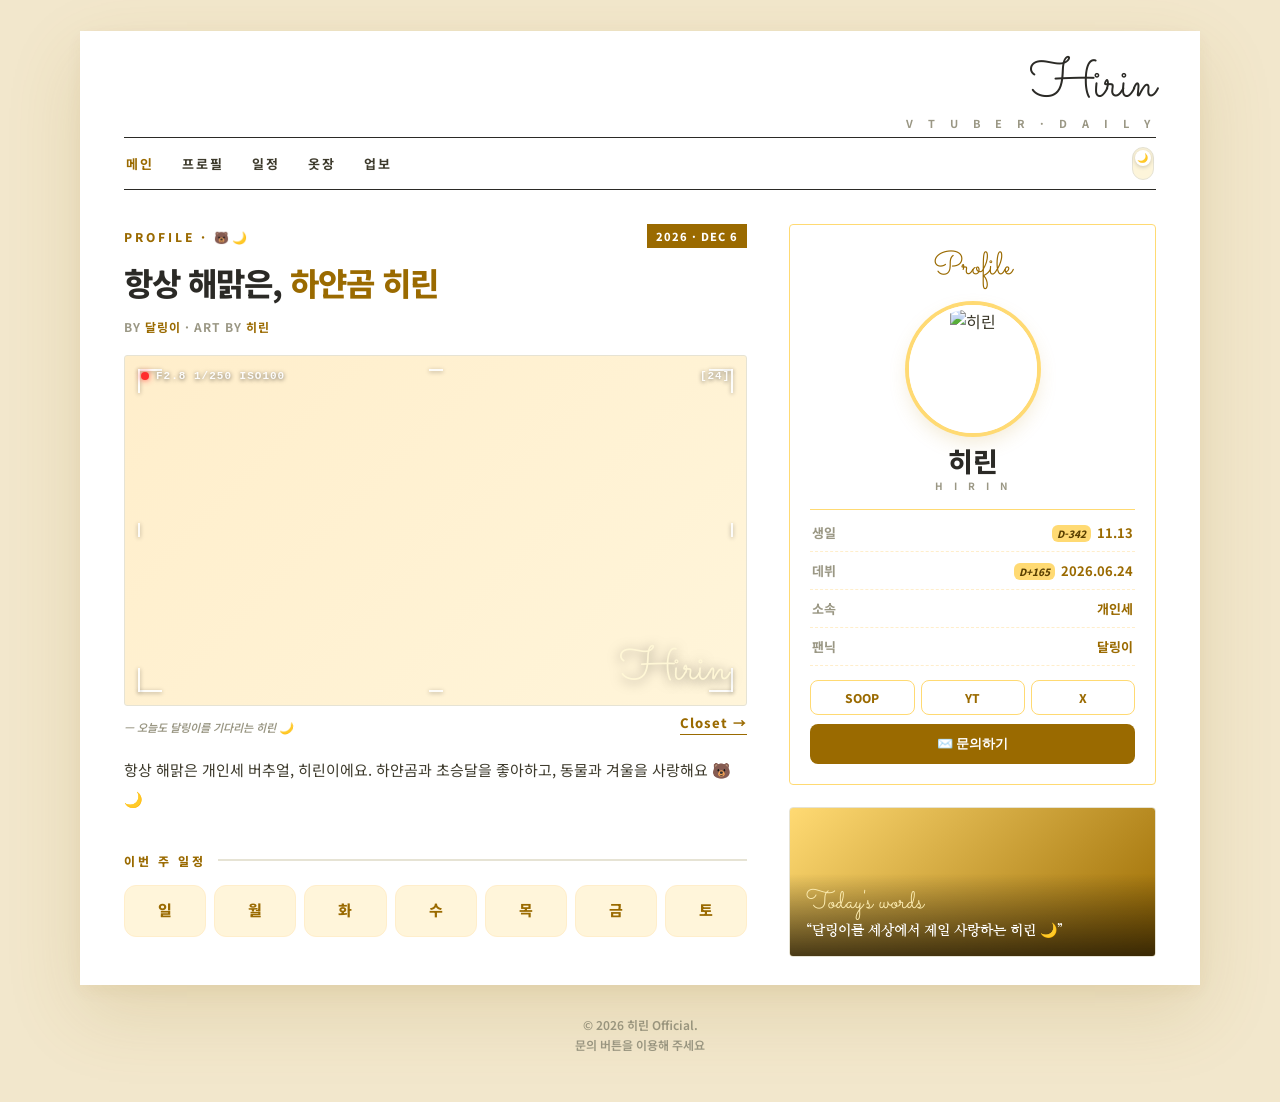
==== index.html @ f6b23c28 "Add files via upload" ====
<!DOCTYPE html>
<html lang="ko">
<head>
<meta charset="UTF-8">
<meta name="viewport" content="width=device-width, initial-scale=1.0">
<title>히린 · DAILY</title>
<link rel="icon" type="image/jpeg" href="https://profile.img.sooplive.co.kr/LOGO/10/10045959/10045959.jpg">
<link href="https://fonts.googleapis.com/css2?family=Jua&family=Noto+Sans+KR:wght@300;400;500;700;800&family=Nanum+Myeongjo:wght@400;700;800&family=Playfair+Display:ital,wght@0,600;0,700;1,500&family=Sacramento&display=swap" rel="stylesheet">
<style>
:root{
  --main:#ffda73; --main-dark:#9a6a00; --main-light:#ffeecb;
  --bg:#fff9e9; --paper:#fffdf5; --card:#ffffff; --cream:#fff5da;
  --logo:#c08a12; --ink:#2b2a26; --text:#3d3a2c; --text-soft:#9a9784; --rule:#e6e3d4; --backdrop:#f2e7cc;
  --pen:'Noto Sans KR',sans-serif; --serif:'Nanum Myeongjo',serif; --mag:'Playfair Display',serif; --script:'Sacramento',cursive; --katuri:'Jua','Noto Sans KR',sans-serif;
}
body.dark{
  --main:#ffdf8a; --main-dark:#f2d07a; --main-light:#3a3016;
  --bg:#171509; --paper:#171509; --card:#201d12; --cream:#292414;
  --logo:#f2d07a; --ink:#eef1e3; --text:#e9ecdf; --text-soft:#8f917f; --rule:#322c1c; --backdrop:#0e0c06;
}
*{margin:0;padding:0;box-sizing:border-box}
body{background:var(--backdrop);font-family:var(--pen);color:var(--text);min-height:100vh;padding:1px 0;transition:background .2s,color .2s}
.av{cursor:pointer}
.wrap{max-width:1120px;margin:30px auto;padding:14px 44px 28px;background:var(--card);border-radius:0;box-shadow:0 28px 70px rgba(150,116,32,.16),0 6px 18px rgba(150,116,32,.07);position:relative;z-index:1}
body.dark .wrap{box-shadow:0 28px 70px rgba(0,0,0,.6)}
@media(max-width:680px){.wrap{margin:12px;padding:8px 18px 22px;border-radius:0}}

/* ── 마스트헤드 ── */
.mast{display:flex;justify-content:flex-end;padding:14px 0 4px}
.mast .actions{display:flex;align-items:center;gap:8px;padding-bottom:8px}
.btn-inq{background:var(--card);border:1.5px solid var(--rule);color:var(--main-dark);border-radius:999px;padding:8px 16px;font-size:12.5px;font-weight:800;cursor:pointer}
.btn-inq:hover{background:var(--main);color:#593f00;border-color:var(--main)}
.tsw{width:22px;height:33px;border-radius:999px;border:1.5px solid var(--rule);background:#fdf5da;cursor:pointer;position:relative;padding:0}
.tsw .kn{position:absolute;left:1.5px;top:1.5px;width:16px;height:16px;border-radius:50%;background:#fff;display:flex;align-items:center;justify-content:center;font-size:9px;transition:top .2s;box-shadow:0 1px 4px rgba(0,0,0,.2)}
body.dark .tsw{background:#2a2416}body.dark .tsw .kn{top:14px;background:#201d12}
.logo{text-align:right;line-height:1}
.logo .scr{font-family:var(--script);font-size:54px;color:var(--ink);display:block;line-height:1}
.logo .sub{font-size:11px;letter-spacing:6px;font-weight:700;color:var(--text-soft);margin-top:15px}
.navrule{border-top:1.5px solid var(--ink);border-bottom:1.5px solid var(--ink);margin-top:4px}
.nav{display:flex;align-items:center;gap:28px;padding:9px 2px}
.nav .actions{margin-left:auto;display:flex;align-items:center;gap:8px}
.nav a{font-size:13px;letter-spacing:2px;font-weight:700;color:var(--text);text-decoration:none}
.nav a.on,.nav a:hover{color:var(--main-dark)}

/* ── 본문 그리드 ── */
.grid{display:grid;grid-template-columns:1.7fr 1fr;gap:42px;margin-top:34px}
@media(max-width:840px){.grid{grid-template-columns:1fr;gap:30px}}

.kicker{display:flex;align-items:center;gap:10px}
.kicker .cat{font-size:12px;letter-spacing:3px;font-weight:800;color:var(--main-dark)}
.kicker .date{margin-left:auto;background:var(--main-dark);color:#fff;font-size:11px;font-weight:800;letter-spacing:1px;padding:4px 9px}
body.dark .kicker .date{color:#2a2000}
.headline{font-family:var(--pen);font-weight:800;font-size:32px;line-height:1.3;color:var(--ink);margin-top:14px;letter-spacing:-1px}
.headline em{font-style:normal;color:var(--main-dark)}
.byline{font-size:12px;letter-spacing:1px;font-weight:700;color:var(--text-soft);margin-top:14px}
.byline b{color:var(--main-dark)}
.hero{margin-top:20px;position:relative;border-radius:3px;overflow:hidden;border:1px solid var(--rule);background:linear-gradient(135deg,var(--main-light),var(--cream))}
.hero img{display:block;width:100%;aspect-ratio:16/9;object-fit:cover;object-position:center 28%}
/* 카메라 촬영 화면 오버레이 - 미니멀 (메인 히어로 사진) */
.hero .rec{position:absolute;inset:0;z-index:2;pointer-events:none;font:700 11px/1 ui-monospace,"SFMono-Regular",Menlo,monospace;color:rgba(255,255,255,.95);letter-spacing:1px}
.hero .rec span{position:absolute;text-shadow:0 1px 4px rgba(0,0,0,.6)}
/* 좌상단 촬영 정보 (빨간 점 포함) */
.hero .rec .info{top:15px;left:16px;display:flex;align-items:center;gap:7px}
.hero .rec .info::before{content:"";width:8px;height:8px;border-radius:50%;background:#ff2d2d;box-shadow:0 0 6px rgba(255,45,45,.9)}
/* 우상단 매수 */
.hero .rec .meta{top:15px;right:16px}
/* 네 모서리 ㄱ자 프레임 */
.hero .rec .cn{position:absolute;width:24px;height:24px}
.hero .rec .cn::before,.hero .rec .cn::after{content:"";position:absolute;background:rgba(255,255,255,.95);filter:drop-shadow(0 1px 2px rgba(0,0,0,.35))}
.hero .rec .cn::before{width:24px;height:2px}
.hero .rec .cn::after{width:2px;height:24px}
.hero .rec .tl{top:13px;left:13px}
.hero .rec .tl::before{top:0;left:0}.hero .rec .tl::after{top:0;left:0}
.hero .rec .tr{top:13px;right:13px}
.hero .rec .tr::before{top:0;right:0}.hero .rec .tr::after{top:0;right:0}
.hero .rec .bl{bottom:13px;left:13px}
.hero .rec .bl::before{bottom:0;left:0}.hero .rec .bl::after{bottom:0;left:0}
.hero .rec .br{bottom:13px;right:13px}
.hero .rec .br::before{bottom:0;right:0}.hero .rec .br::after{bottom:0;right:0}
/* 각 변 가운데 짧은 마커 */
.hero .rec .mk{position:absolute;background:rgba(255,255,255,.9);filter:drop-shadow(0 1px 2px rgba(0,0,0,.35))}
.hero .rec .mk.t{top:13px;left:50%;transform:translateX(-50%);width:14px;height:2px}
.hero .rec .mk.b{bottom:13px;left:50%;transform:translateX(-50%);width:14px;height:2px}
.hero .rec .mk.l{left:13px;top:50%;transform:translateY(-50%);width:2px;height:14px}
.hero .rec .mk.r{right:13px;top:50%;transform:translateY(-50%);width:2px;height:14px}
.herocap{font-size:11px;color:var(--text-soft);font-weight:600;margin-top:7px;font-style:italic;display:flex;align-items:flex-end;justify-content:space-between;gap:14px}
.herocap .cap{flex:1}
.closet{font-family:var(--pen);font-style:normal;font-weight:800;font-size:13px;letter-spacing:1px;color:var(--main-dark);text-decoration:none;white-space:nowrap;padding-bottom:2px;border-bottom:1.5px solid var(--main-dark);transition:opacity .15s}
.closet:hover{opacity:.65}
.hero .sign{position:absolute;right:18px;bottom:12px;z-index:4;font-family:var(--script);font-size:46px;line-height:1;color:#fff7d6;text-shadow:0 2px 12px rgba(0,0,0,.5);pointer-events:none}
.lead{margin-top:20px;font-family:var(--pen);font-size:15px;line-height:1.95;color:var(--text)}
.lead em{font-style:normal;color:var(--main-dark);font-weight:700}

.seclabel{display:flex;align-items:center;gap:12px;margin:38px 0 16px}
.seclabel b{font-size:12px;letter-spacing:3px;font-weight:800;color:var(--main-dark);white-space:nowrap}
.seclabel .ln{flex:1;height:1.5px;background:var(--rule)}

.daycards{display:grid;grid-template-columns:repeat(7,1fr);gap:8px}
@media(max-width:560px){.daycards{grid-template-columns:repeat(4,1fr)}}
.dc{display:flex;flex-direction:column;align-items:center;justify-content:center;gap:2px;border:1.5px solid var(--main-light);border-radius:12px;padding:9px 4px;min-height:52px;background:var(--cream)}
.dc .dd{font-weight:800;font-size:15px;color:var(--main-dark)}.dc .tt{font-size:11px;font-weight:700;color:var(--main-dark)}
.schednote{margin-top:11px;font-family:var(--serif);font-size:14px;color:var(--text)}

.lk{display:grid;grid-template-columns:1fr 1fr;gap:22px}
@media(max-width:520px){.lk{grid-template-columns:1fr}}
.lk .t{font-size:12px;letter-spacing:1px;font-weight:800;color:var(--text-soft);margin-bottom:9px}
.pills{display:flex;gap:7px;flex-wrap:wrap}
.pill{border-radius:999px;padding:7px 13px;font-size:13px;font-weight:600;background:var(--main-light);color:var(--main-dark)}
.pill.no{background:#ffe2e2;color:#c0564f}
body.dark .pill.no{background:#3a2222;color:#e79a94}
.vodph{aspect-ratio:16/9;border-radius:8px;background:linear-gradient(135deg,#9a6a00,#593f00);color:#fff;display:flex;flex-direction:column;align-items:center;justify-content:center;gap:5px;text-align:center;cursor:pointer}
.vodph .pl{font-size:38px}.vodph .pt{font-size:13px;font-weight:700}.vodph .pt2{font-size:11px;opacity:.85}

/* ── 사이드바 ── */
.side{display:flex;flex-direction:column;gap:22px;position:sticky;top:14px;align-self:start}
.pbox{background:var(--card);border:1.5px solid var(--main);border-radius:4px;padding:22px 20px 20px;text-align:center}
.pbox .lab{font-family:var(--script);font-size:32px;color:var(--main-dark);line-height:1.05;padding-top:4px}
.pbox .avw{width:128px;height:128px;margin:20px auto 0;border-radius:50%;overflow:hidden;border:4px solid #fff;box-shadow:0 0 0 4px var(--main),0 8px 20px rgba(196,150,44,.22)}
body.dark .pbox .avw{border-color:var(--card)}
.pbox .avw img{width:100%;height:100%;object-fit:cover}
.pbox .nm{font-family:var(--pen);font-weight:800;font-size:27px;color:var(--ink);margin-top:14px;line-height:1}
.pbox .en{font-size:10px;letter-spacing:4px;font-weight:700;color:var(--text-soft);margin-top:4px}
.pbox .tbl{margin-top:16px;text-align:left;border-top:1px solid var(--main);padding-top:4px}
.pbox .tbl div{display:flex;justify-content:space-between;padding:9px 2px;border-bottom:1px dashed var(--main-light);font-size:13px}
.pbox .tbl span{color:var(--text-soft);font-weight:700}.pbox .tbl b{color:var(--main-dark)}
.pbox .ddtag{font-size:10px;background:var(--main);color:#593f00;border-radius:6px;padding:1px 5px;margin-right:6px;font-weight:800}
.pbox .links{display:flex;gap:6px;justify-content:center;margin-top:14px}
.pbox .links a{flex:1;padding:8px 0;border:1.5px solid var(--main);border-radius:8px;text-decoration:none;font-size:12px;font-weight:800;color:var(--main-dark);background:var(--card)}
.pbox .links a:hover{background:var(--main);color:#593f00}
.pbox .inq{display:block;width:100%;margin-top:9px;background:var(--main-dark);color:#fff;border:none;border-radius:8px;padding:11px;font-size:13px;font-weight:800;cursor:pointer}
body.dark .pbox .inq{color:#2a2000}

.qcard{position:relative;border-radius:4px;overflow:hidden;border:1px solid var(--rule);min-height:150px;display:flex;align-items:flex-end;background:linear-gradient(135deg,var(--main),var(--main-dark))}
.qcard img{position:absolute;inset:0;width:100%;height:100%;object-fit:cover;object-position:center 25%}
.qcard .ov{position:relative;width:100%;background:linear-gradient(transparent,rgba(30,22,6,.78));color:#fff;padding:16px 16px 14px}
.qcard .ov .scr{font-family:var(--script);font-size:26px;line-height:1;color:#fbebb0}
.qcard .ov .q{font-family:var(--serif);font-size:14px;font-weight:700;margin-top:5px;line-height:1.5}
.kw{border:1.5px solid var(--rule);border-radius:4px;padding:16px 16px 18px}
.kw .t{font-size:11px;letter-spacing:3px;font-weight:800;color:var(--text-soft);margin-bottom:10px}
.kw .pill::before{content:'#';opacity:.7}

footer.paperfoot{max-width:1120px;margin:16px auto 46px;text-align:center;color:var(--text-soft);font-size:12px;line-height:1.7;font-weight:600;padding:0 22px}

/* 모달 */
.modal{position:fixed;inset:0;background:rgba(46,40,20,.4);display:none;align-items:center;justify-content:center;z-index:500;padding:16px}
.modal.on{display:flex}
.modal .box{background:var(--card);border-radius:18px;width:100%;max-width:420px;padding:24px}
.modal .box h4{font-family:var(--pen);font-size:18px;color:var(--main-dark);font-weight:800}
.modal .box p{font-size:13px;color:var(--text-soft);margin:4px 0 14px}
.modal .box input,.modal .box textarea{width:100%;padding:12px 14px;border-radius:13px;border:1.5px solid var(--rule);font-size:14px;margin-bottom:10px;font-family:inherit;background:var(--bg);color:var(--text);outline:none}
.modal .box .bt{display:flex;gap:8px}.modal .box .bt button{flex:1;padding:12px;border-radius:13px;border:none;font-weight:800;cursor:pointer}
.modal .box .send{background:var(--main);color:#593f00}.modal .box .cancel{background:var(--main-light);color:var(--main-dark)}

#fx{position:fixed;inset:0;pointer-events:none;z-index:0;overflow:hidden}
#fx .fxfb{position:absolute;bottom:-30px;color:var(--main-dark);opacity:.4;animation:fxfloat linear infinite}
@keyframes fxfloat{to{transform:translateY(-112vh) rotate(40deg);opacity:0}}
.fxpop{position:fixed;pointer-events:none;z-index:999;color:var(--main-dark);font-size:18px;animation:fxpop .7s ease-out forwards}
@keyframes fxpop{to{transform:translate(var(--dx),var(--dy));opacity:0}}
.headline,.hero,.lead,.grid{position:relative;z-index:1}
@media(max-width:840px){.side{position:static}}
@media(max-width:560px){.logo .scr{font-size:48px}.headline{font-size:30px}.nav{gap:16px;overflow-x:auto}}
</style>
</head>
<body>
<div class="wrap">

  <header>
    <div class="mast">
      <div class="logo"><span class="scr">Hirin</span><span class="sub" id="m-sub">V T U B E R · D A I L Y</span></div>
    </div>
    <div class="navrule"><nav class="nav">
      <a class="on">메인</a><a href="profile/">프로필</a><a href="schedule/">일정</a><a href="dress/">옷장</a><a href="work/">업보</a>
      <div class="actions">
        <button class="tsw" id="tsw" type="button" aria-label="다크"><span class="kn" id="kn">🌙</span></button>
      </div>
    </nav></div>
  </header>

  <div class="grid">
    <!-- 메인 기사 -->
    <article>
      <div class="kicker"><span class="cat" id="m-kicker">PROFILE · 🐻🌙</span><span class="date dbox"></span></div>
      <h1 class="headline" id="m-headline">항상 해맑은, <em>하얀곰 히린</em></h1>
      <div class="byline" id="m-byline">BY <b>달링이</b> · ART BY <b>히린</b></div>

      <figure class="hero"><img class="av" id="m-hero" src="https://profile.img.sooplive.co.kr/LOGO/10/10045959/10045959.jpg" referrerpolicy="no-referrer" onerror="this.style.opacity=0" alt="히린"><span class="sign" id="m-sign">Hirin</span><div class="rec"><span class="cn tl"></span><span class="cn tr"></span><span class="cn bl"></span><span class="cn br"></span><span class="mk t"></span><span class="mk b"></span><span class="mk l"></span><span class="mk r"></span><span class="info">F2.8 1/250 ISO100</span><span class="meta">[24]</span></div></figure>
      <div class="herocap"><span class="cap" id="m-herocap">— 오늘도 달링이를 기다리는 히린 🌙</span><a class="closet" href="dress/">Closet →</a></div>

      <p class="lead" id="m-lead">항상 해맑은 개인세 버추얼, <em>히린</em>이에요. 하얀곰과 초승달을 좋아하고, 동물과 겨울을 사랑해요 🐻🌙</p>

      <div class="seclabel"><b>이번 주 일정</b><span class="ln"></span></div>
      <div class="daycards day7"></div>
    </article>

    <!-- 사이드바 -->
    <aside class="side">
      <div class="pbox">
        <div class="lab" id="m-plabel">Profile</div>
        <div class="avw av"><img id="m-avatar" src="https://profile.img.sooplive.co.kr/LOGO/10/10045959/10045959.jpg" referrerpolicy="no-referrer" alt="히린"></div>
        <div class="nm" id="m-name">히린</div><div class="en" id="m-en">H I R I N</div>
        <div class="tbl" id="m-tbl"></div>
        <div class="links" id="m-links"></div>
        <button class="inq" onclick="openInq()">✉️ 문의하기</button>
      </div>

      <div class="qcard">
        <img id="m-qimg" src="https://profile.img.sooplive.co.kr/LOGO/10/10045959/10045959.jpg" referrerpolicy="no-referrer" onerror="this.style.opacity=0" alt="">
        <div class="ov"><div class="scr" id="m-qlabel">Today's words</div><div class="q" id="m-quote">“달링이를 세상에서 제일 사랑하는 히린 🌙”</div></div>
      </div>
    </aside>
  </div>

</div>

<footer class="paperfoot">© 2026 히린 Official.<br>문의 버튼을 이용해 주세요</footer>

<div class="modal" id="inq" onclick="if(event.target===this)closeInq()">
  <div class="box"><h4>✉️ 문의하기</h4><p>히린에게 하고 싶은 말을 남겨주세요 🌙</p>
  <input id="iq-nick" placeholder="닉네임 (필수)"><textarea id="iq-msg" rows="4" placeholder="문의 내용을 적어주세요"></textarea>
  <div class="bt"><button class="cancel" onclick="closeInq()">취소</button><button class="send" onclick="sendInq()">보내기 💛</button></div></div>
</div>

<script src="https://cdn.jsdelivr.net/npm/@supabase/supabase-js@2/dist/umd/supabase.min.js"></script>
<script src="supabase.js"></script>
<script>
  function openInq(){document.getElementById('inq').classList.add('on')}
  function closeInq(){document.getElementById('inq').classList.remove('on')}
  async function sendInq(){
    var nick=(document.getElementById('iq-nick').value||'').trim();
    var msg=(document.getElementById('iq-msg').value||'').trim();
    if(!nick){ alert('닉네임을 입력해 주세요'); return; }
    if(!msg){ alert('문의 내용을 입력해 주세요'); return; }
    try{
      var ok = await insertRow('inquiries',{nickname:nick, message:msg});
      if(ok){ alert('문의가 전송됐어요 💛'); document.getElementById('iq-nick').value=''; document.getElementById('iq-msg').value=''; closeInq(); }
      else alert('전송 실패 — 잠시 후 다시 시도해 주세요');
    }catch(e){ alert('전송 실패 — 네트워크를 확인해 주세요'); }
  }
  // 다크모드
  (function(){var sw=document.getElementById('tsw'),kn=document.getElementById('kn');function r(){kn.textContent=document.body.classList.contains('dark')?'☀️':'🌙';}if(localStorage.getItem('theme')==='dark')document.body.classList.add('dark');sw.addEventListener('click',function(){document.body.classList.toggle('dark');localStorage.setItem('theme',document.body.classList.contains('dark')?'dark':'light');r();});r();})();
  // 상단 날짜
  (function(){var M=['JAN','FEB','MAR','APR','MAY','JUN','JUL','AUG','SEP','OCT','NOV','DEC'];var t=new Date();var s=t.getFullYear()+' · '+M[t.getMonth()]+' '+t.getDate();document.querySelectorAll('.dbox').forEach(function(e){e.textContent=s});})();

  /* ── 메인 콘텐츠 기본값 (admin '메인' 탭이 data.main 으로 덮어씀) ── */
  var MD = {
    brand:'Hirin',
    masthead_sub:'V T U B E R · D A I L Y',
    kicker:'PROFILE · 🐻🌙',
    headline:'항상 해맑은,',
    headline_em:'하얀곰 히린',
    byline_by:'달링이', byline_art:'히린',
    hero_img:'', hero_sign:'Hirin',
    herocap:'— 오늘도 달링이를 기다리는 히린 🌙',
    lead:'항상 해맑은 개인세 버추얼, 히린이에요. 하얀곰과 초승달을 좋아하고, 동물과 겨울을 사랑해요 🐻🌙',
    week:['','','','','','',''],
    pbox_label:'Profile',
    quote_label:"Today's words",
    quote:'달링이를 세상에서 제일 사랑하는 히린 🌙',
    quote_img:''
  };
  /* ── 신원 기본값 (프로필 탭과 공유: 이름/생일/데뷔/소속/팬닉/링크/프사) ── */
  var DI = {
    name:'히린', name_en:'HIRIN', soop_id:'10045959', avatar:'',
    birthday:'11-13', debut:'2026.06.24', agency:'개인세', fan_name:'달링이',
    links:{ soop:'https://www.sooplive.com/station/10045959', youtube:'', x:'' }
  };
  var esc=function(s){return (s==null?'':String(s)).replace(/&/g,'&amp;').replace(/</g,'&lt;').replace(/>/g,'&gt;');};
  function avatarUrl(d){ if(d.avatar) return d.avatar; var id=d.soop_id||''; if(!id) return ''; return 'https://profile.img.sooplive.co.kr/LOGO/'+id.slice(0,2)+'/'+id+'/'+id+'.jpg'; }
  function dday(mmdd){ if(!mmdd) return null; var p=mmdd.split('-'),m=+p[0],dd=+p[1],now=new Date();now.setHours(0,0,0,0);var nx=new Date(now.getFullYear(),m-1,dd);if(nx<now)nx=new Date(now.getFullYear()+1,m-1,dd);return Math.round((nx-now)/86400000); }
  function daysSince(s){ if(!s) return null; var t=String(s).replace(/[.]/g,'-').replace(/[^0-9-]/g,''); var d=new Date(t); if(isNaN(d)) return null; var now=new Date(); now.setHours(0,0,0,0); d.setHours(0,0,0,0); var n=Math.floor((now-d)/86400000); return n; }
  function setText(id,t){ var e=document.getElementById(id); if(e) e.textContent=t; }

  function renderMain(M, I){
    setText('m-sub', M.masthead_sub);
    setText('m-kicker', M.kicker);
    document.getElementById('m-sign').textContent = M.hero_sign || M.brand || '';
    var logo=document.querySelector('.logo .scr'); if(logo && M.brand) logo.textContent=M.brand;
    document.getElementById('m-headline').innerHTML = esc(M.headline) + (M.headline_em?' <em>'+esc(M.headline_em)+'</em>':'');
    document.getElementById('m-byline').innerHTML = 'BY <b>'+esc(M.byline_by)+'</b>'+(M.byline_art?' · ART BY <b>'+esc(M.byline_art)+'</b>':'');
    if(M.hero_img){ var hi=document.getElementById('m-hero'); hi.src=M.hero_img; hi.setAttribute('referrerpolicy','no-referrer'); }
    setText('m-herocap', M.herocap);
    document.getElementById('m-lead').textContent = M.lead;
    // 이번 주 일정
    var dn=['일','월','화','수','목','금','토']; var wk=M.week||[];
    document.querySelector('.day7').innerHTML = dn.map(function(n,i){ return '<div class="dc"><div class="dd">'+n+'</div><div class="tt">'+esc(wk[i]||'')+'</div></div>'; }).join('');
    // 사이드 신원
    setText('m-plabel', M.pbox_label);
    var av=avatarUrl(I); if(av){ var ae=document.getElementById('m-avatar'); ae.src=av; }
    setText('m-name', I.name); setText('m-en', (I.name_en||'').split('').join(' '));
    var n=dday(I.birthday); var ddtag=(n===0?'오늘! 🎉':(n!=null?'D-'+n:''));
    var bday=(I.birthday||'').replace('-','.');
    var rows=[];
    if(I.birthday) rows.push(['생일', (ddtag?'<em class="ddtag">'+ddtag+'</em>':'')+esc(bday)]);
    if(I.debut){ var ds=daysSince(I.debut); var dplus=(ds!=null&&ds>=0?'D+'+ds:''); rows.push(['데뷔', (dplus?'<em class="ddtag">'+dplus+'</em>':'')+esc(I.debut)]); }
    if(I.agency) rows.push(['소속', esc(I.agency)]);
    if(I.fan_name) rows.push(['팬닉', esc(I.fan_name)]);
    document.getElementById('m-tbl').innerHTML = rows.map(function(r){return '<div><span>'+r[0]+'</span><b>'+r[1]+'</b></div>';}).join('');
    var L=I.links||{}; var defs=[['SOOP',L.soop],['YT',L.youtube],['X',L.x]];
    document.getElementById('m-links').innerHTML = defs.map(function(d){ var u=d[1]||'#'; var ext=d[1]?' target="_blank" rel="noreferrer"':''; return '<a href="'+esc(u)+'"'+ext+'>'+d[0]+'</a>'; }).join('');
    // 인용 카드
    setText('m-qlabel', M.quote_label);
    document.getElementById('m-quote').textContent = '“'+(M.quote||'')+'”';
    if(M.quote_img){ var qi=document.getElementById('m-qimg'); qi.src=M.quote_img; qi.setAttribute('referrerpolicy','no-referrer'); }
  }

  (async function(){
    // 빈 값은 무시하고 기본값을 유지(=admin에서 비워둔 칸 때문에 메인이 사라지지 않게)
    function mt(base,ov){ if(!ov||typeof ov!=='object') return base; Object.keys(ov).forEach(function(k){ var val=ov[k]; if(val===''||val==null) return; if(Array.isArray(val)&&val.length===0) return; base[k]=val; }); return base; }
    var M=Object.assign({},MD), I=Object.assign({},DI);
    try{
      var rows=await fetchAll('profile');
      var row=(rows||[]).find(function(r){return r.id===1;})||(rows||[])[0];
      if(row && row.data && typeof row.data==='object'){
        mt(I,row.data);
        I.links=mt(Object.assign({},DI.links), row.data.links);
        if(row.data.main) M=mt(M, row.data.main);
      }
    }catch(e){}
    renderMain(M,I);
  })();
</script>

<script src="fx.js"></script>
<!-- fx.js \uc5c6\uc744 \ub54c(\ub2e8\ub3c5 \ubbf8\ub9ac\ubcf4\uae30)\ub9cc \ub3c4\ub294 \ud3f4\ubc31 -->
<script>
(function(){
  if(typeof window.fxHearts==='function')return;
  var reduce=matchMedia('(prefers-reduced-motion:reduce)').matches;
  var FLOAT=['\ud83c\udf40','\u2726','\ud83d\udc30','\ud83c\udf40','\u2727'],CLICK='\ud83c\udf40';
  var fx=document.createElement('div');fx.id='fx';document.body.appendChild(fx);
  if(!reduce){for(var i=0;i<12;i++){var p=document.createElement('span');p.className='fxfb';p.textContent=FLOAT[i%FLOAT.length];p.style.left=(Math.random()*100)+'%';p.style.fontSize=(12+Math.random()*14)+'px';p.style.animationDuration=(8+Math.random()*8)+'s';p.style.animationDelay=(-Math.random()*10)+'s';fx.appendChild(p);}}
  window.fxHearts=function(x,y,n){for(var i=0;i<(n||6);i++){var s=document.createElement('span');s.className='fxpop';s.textContent=CLICK;s.style.left=x+'px';s.style.top=y+'px';var a=Math.random()*6.28,d=30+Math.random()*45;s.style.setProperty('--dx',(Math.cos(a)*d)+'px');s.style.setProperty('--dy',(Math.sin(a)*d-30)+'px');document.body.appendChild(s);(function(el){setTimeout(function(){el.remove()},720)})(s);}};
  document.addEventListener('click',function(e){var av=e.target.closest('.av');if(av){window.fxHearts(e.clientX,e.clientY,10);if(!reduce)av.animate([{transform:'scale(1)'},{transform:'scale(.92)'},{transform:'scale(1.05)'},{transform:'scale(1)'}],{duration:420,easing:'ease-out'});return;}if(e.target.closest('input,textarea,button,a,.modal,.nav'))return;window.fxHearts(e.clientX,e.clientY,4);});
})();
</script>
</body>
</html>
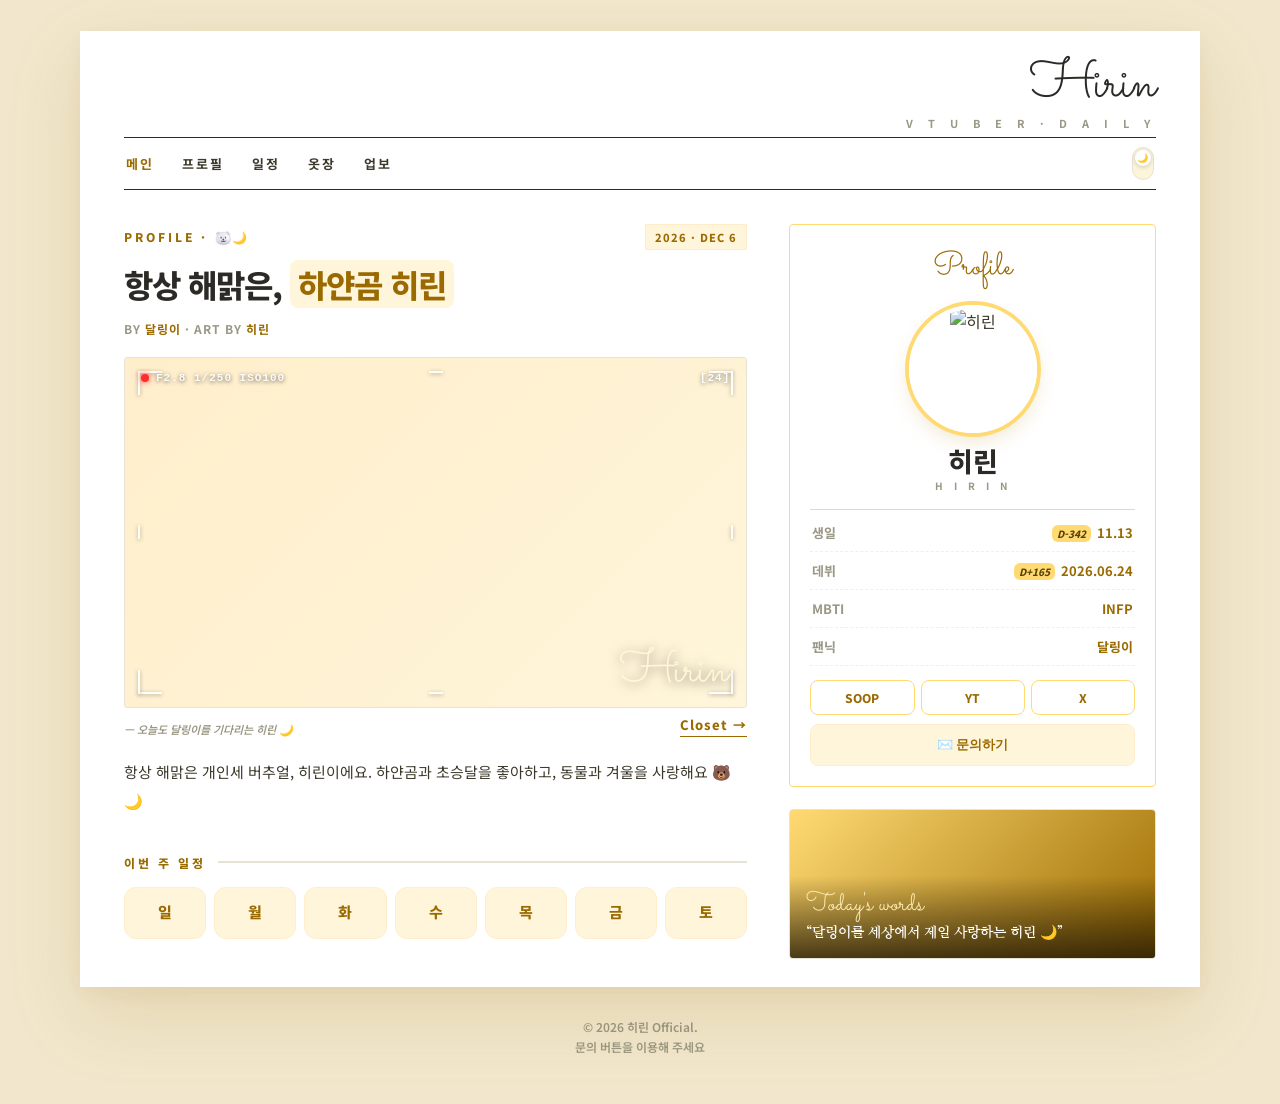
==== commit 53c50c2a: "Add files via upload" ====
--- a/index.html
+++ b/index.html
@@ -48,10 +48,10 @@
 
 .kicker{display:flex;align-items:center;gap:10px}
 .kicker .cat{font-size:12px;letter-spacing:3px;font-weight:800;color:var(--main-dark)}
-.kicker .date{margin-left:auto;background:var(--main-dark);color:#fff;font-size:11px;font-weight:800;letter-spacing:1px;padding:4px 9px}
-body.dark .kicker .date{color:#2a2000}
+  .kbear{display:inline-block;width:1.35em;height:1.35em;vertical-align:-0.32em;margin:0 1px;background:#fff url('[data-uri]') center/contain no-repeat;border-radius:5px}
+.kicker .date{margin-left:auto;background:var(--cream);color:var(--main-dark);border:1px solid var(--main-light);font-size:11px;font-weight:800;letter-spacing:1px;padding:4px 9px}
 .headline{font-family:var(--pen);font-weight:800;font-size:32px;line-height:1.3;color:var(--ink);margin-top:14px;letter-spacing:-1px}
-.headline em{font-style:normal;color:var(--main-dark)}
+.headline em{font-style:normal;color:var(--main-dark);background:var(--cream);padding:1px 8px;border-radius:8px;-webkit-box-decoration-break:clone;box-decoration-break:clone}
 .byline{font-size:12px;letter-spacing:1px;font-weight:700;color:var(--text-soft);margin-top:14px}
 .byline b{color:var(--main-dark)}
 .hero{margin-top:20px;position:relative;border-radius:3px;overflow:hidden;border:1px solid var(--rule);background:linear-gradient(135deg,var(--main-light),var(--cream))}
@@ -127,8 +127,7 @@
 .pbox .links{display:flex;gap:6px;justify-content:center;margin-top:14px}
 .pbox .links a{flex:1;padding:8px 0;border:1.5px solid var(--main);border-radius:8px;text-decoration:none;font-size:12px;font-weight:800;color:var(--main-dark);background:var(--card)}
 .pbox .links a:hover{background:var(--main);color:#593f00}
-.pbox .inq{display:block;width:100%;margin-top:9px;background:var(--main-dark);color:#fff;border:none;border-radius:8px;padding:11px;font-size:13px;font-weight:800;cursor:pointer}
-body.dark .pbox .inq{color:#2a2000}
+.pbox .inq{display:block;width:100%;margin-top:9px;background:var(--cream);color:var(--main-dark);border:1.5px solid var(--main-light);border-radius:8px;padding:11px;font-size:13px;font-weight:800;cursor:pointer}
 
 .qcard{position:relative;border-radius:4px;overflow:hidden;border:1px solid var(--rule);min-height:150px;display:flex;align-items:flex-end;background:linear-gradient(135deg,var(--main),var(--main-dark))}
 .qcard img{position:absolute;inset:0;width:100%;height:100%;object-fit:cover;object-position:center 25%}
@@ -179,7 +178,7 @@
   <div class="grid">
     <!-- 메인 기사 -->
     <article>
-      <div class="kicker"><span class="cat" id="m-kicker">PROFILE · 🐻🌙</span><span class="date dbox"></span></div>
+      <div class="kicker"><span class="cat" id="m-kicker">PROFILE · <span class="kbear"></span>🌙</span><span class="date dbox"></span></div>
       <h1 class="headline" id="m-headline">항상 해맑은, <em>하얀곰 히린</em></h1>
       <div class="byline" id="m-byline">BY <b>달링이</b> · ART BY <b>히린</b></div>
 
@@ -196,7 +195,7 @@
     <aside class="side">
       <div class="pbox">
         <div class="lab" id="m-plabel">Profile</div>
-        <div class="avw av"><img id="m-avatar" src="https://profile.img.sooplive.co.kr/LOGO/10/10045959/10045959.jpg" referrerpolicy="no-referrer" alt="히린"></div>
+        <div class="avw av avatar"><img id="m-avatar" src="https://profile.img.sooplive.co.kr/LOGO/10/10045959/10045959.jpg" referrerpolicy="no-referrer" alt="히린"></div>
         <div class="nm" id="m-name">히린</div><div class="en" id="m-en">H I R I N</div>
         <div class="tbl" id="m-tbl"></div>
         <div class="links" id="m-links"></div>
@@ -261,7 +260,7 @@
   /* ── 신원 기본값 (프로필 탭과 공유: 이름/생일/데뷔/소속/팬닉/링크/프사) ── */
   var DI = {
     name:'히린', name_en:'HIRIN', soop_id:'10045959', avatar:'',
-    birthday:'11-13', debut:'2026.06.24', agency:'개인세', fan_name:'달링이',
+    birthday:'11-13', debut:'2026.06.24', mbti:'INFP', fan_name:'달링이',
     links:{ soop:'https://www.sooplive.com/station/10045959', youtube:'', x:'' }
   };
   var esc=function(s){return (s==null?'':String(s)).replace(/&/g,'&amp;').replace(/</g,'&lt;').replace(/>/g,'&gt;');};
@@ -272,7 +271,7 @@
 
   function renderMain(M, I){
     setText('m-sub', M.masthead_sub);
-    setText('m-kicker', M.kicker);
+    document.getElementById('m-kicker').innerHTML = esc(M.kicker).replace(/🐻/g, '<span class="kbear"></span>');
     document.getElementById('m-sign').textContent = M.hero_sign || M.brand || '';
     var logo=document.querySelector('.logo .scr'); if(logo && M.brand) logo.textContent=M.brand;
     document.getElementById('m-headline').innerHTML = esc(M.headline) + (M.headline_em?' <em>'+esc(M.headline_em)+'</em>':'');
@@ -292,7 +291,7 @@
     var rows=[];
     if(I.birthday) rows.push(['생일', (ddtag?'<em class="ddtag">'+ddtag+'</em>':'')+esc(bday)]);
     if(I.debut){ var ds=daysSince(I.debut); var dplus=(ds!=null&&ds>=0?'D+'+ds:''); rows.push(['데뷔', (dplus?'<em class="ddtag">'+dplus+'</em>':'')+esc(I.debut)]); }
-    if(I.agency) rows.push(['소속', esc(I.agency)]);
+    if(I.mbti) rows.push(['MBTI', esc(I.mbti)]);
     if(I.fan_name) rows.push(['팬닉', esc(I.fan_name)]);
     document.getElementById('m-tbl').innerHTML = rows.map(function(r){return '<div><span>'+r[0]+'</span><b>'+r[1]+'</b></div>';}).join('');
     var L=I.links||{}; var defs=[['SOOP',L.soop],['YT',L.youtube],['X',L.x]];
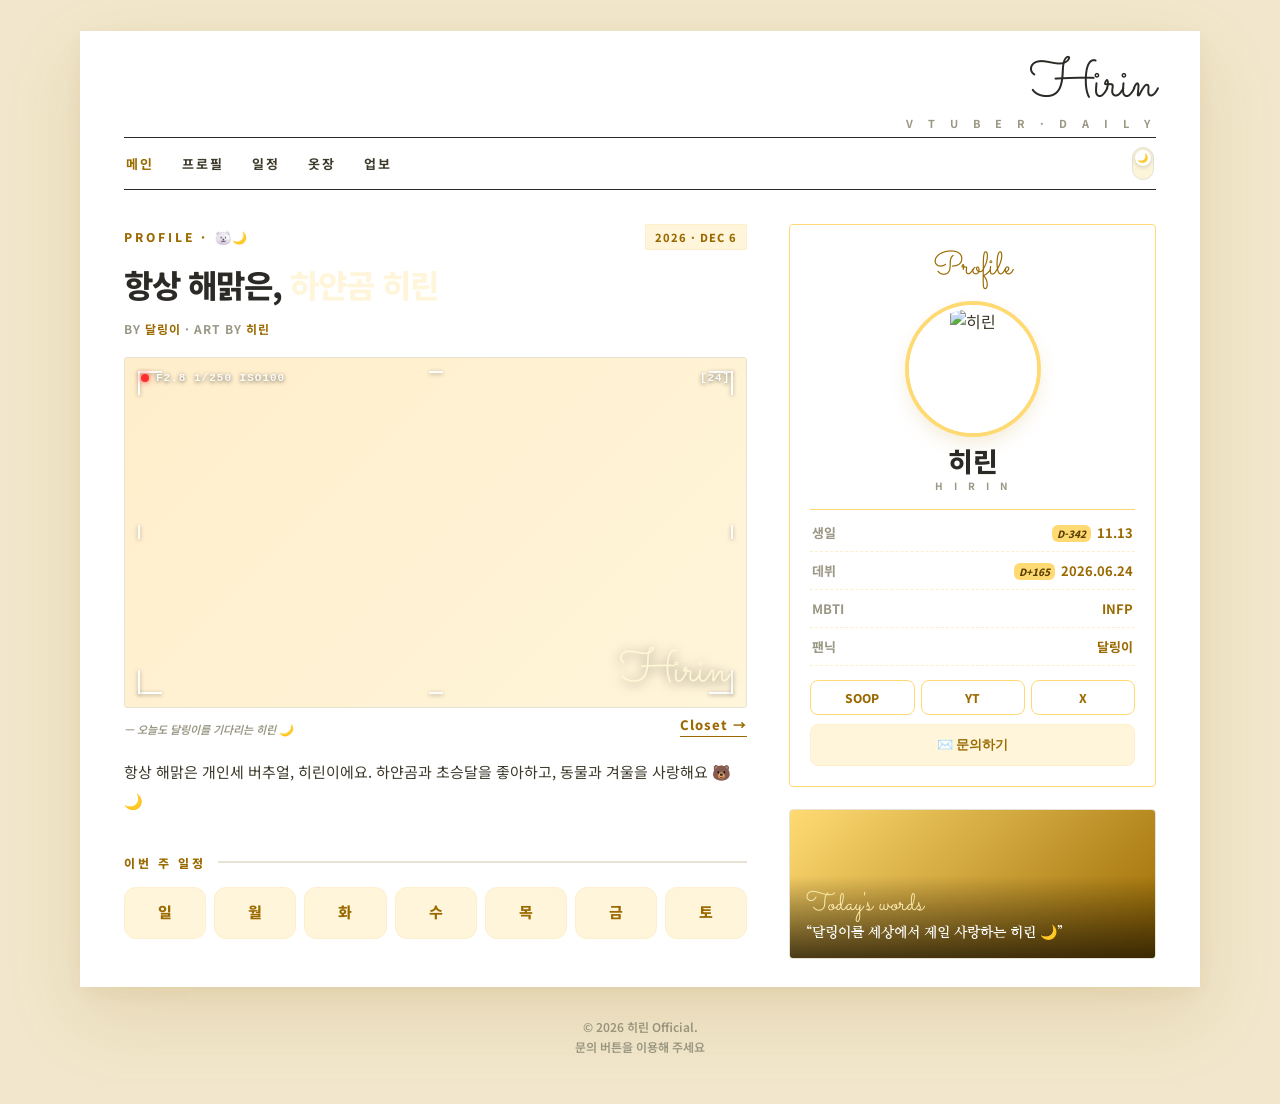
==== commit 87d68882: "Add files via upload" ====
--- a/index.html
+++ b/index.html
@@ -51,7 +51,7 @@
   .kbear{display:inline-block;width:1.35em;height:1.35em;vertical-align:-0.32em;margin:0 1px;background:#fff url('[data-uri]') center/contain no-repeat;border-radius:5px}
 .kicker .date{margin-left:auto;background:var(--cream);color:var(--main-dark);border:1px solid var(--main-light);font-size:11px;font-weight:800;letter-spacing:1px;padding:4px 9px}
 .headline{font-family:var(--pen);font-weight:800;font-size:32px;line-height:1.3;color:var(--ink);margin-top:14px;letter-spacing:-1px}
-.headline em{font-style:normal;color:var(--main-dark);background:var(--cream);padding:1px 8px;border-radius:8px;-webkit-box-decoration-break:clone;box-decoration-break:clone}
+.headline em{font-style:normal;color:var(--cream)}
 .byline{font-size:12px;letter-spacing:1px;font-weight:700;color:var(--text-soft);margin-top:14px}
 .byline b{color:var(--main-dark)}
 .hero{margin-top:20px;position:relative;border-radius:3px;overflow:hidden;border:1px solid var(--rule);background:linear-gradient(135deg,var(--main-light),var(--cream))}
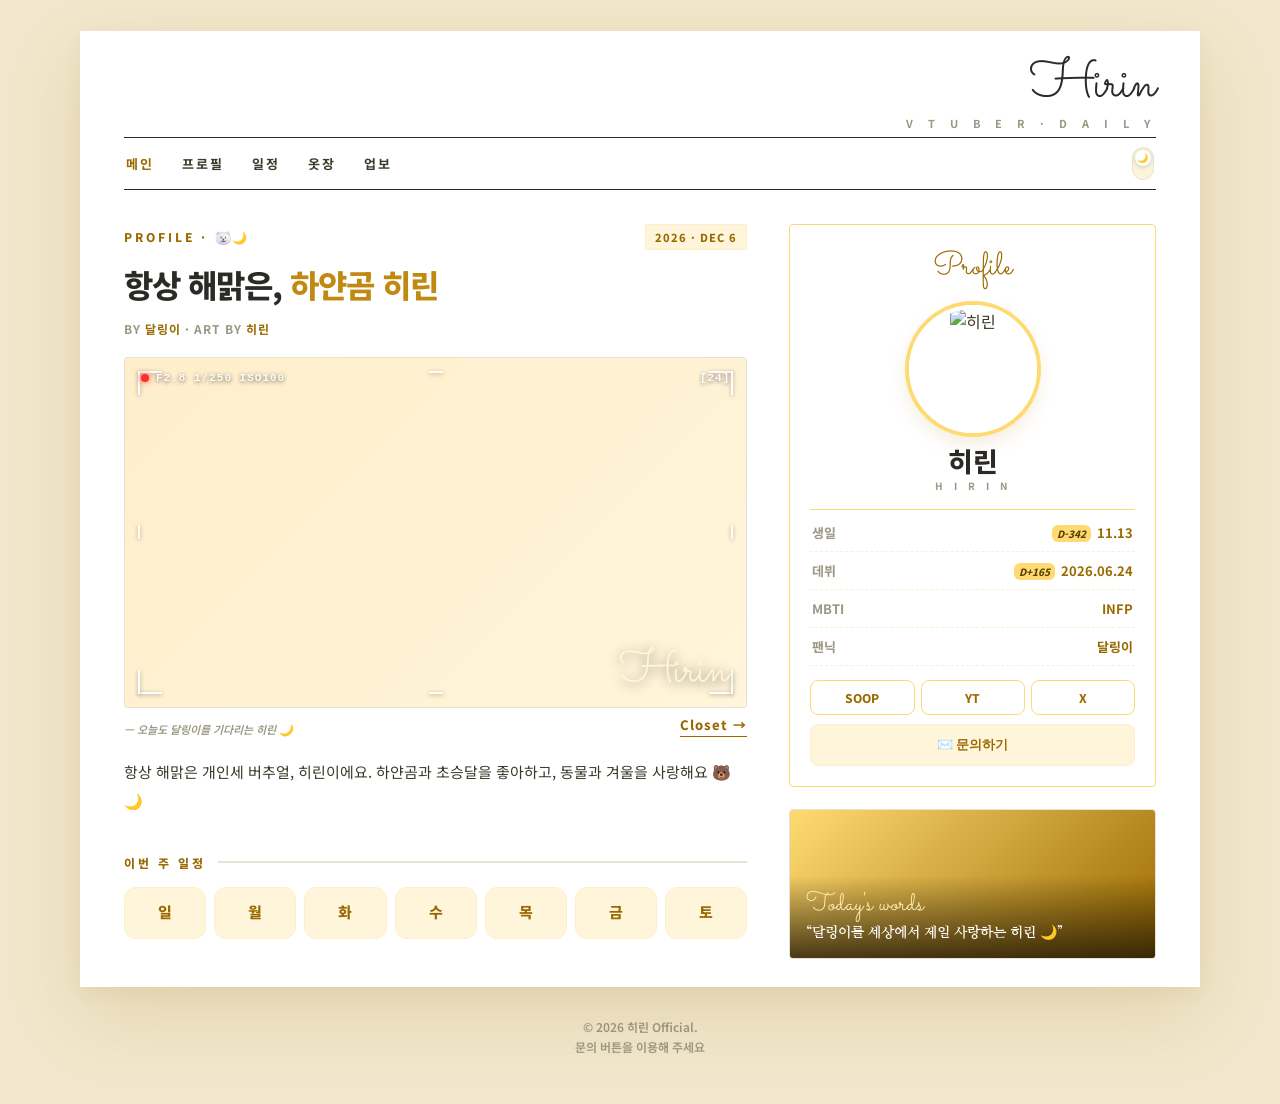
==== commit 5d815c68: "Add files via upload" ====
--- a/index.html
+++ b/index.html
@@ -51,7 +51,7 @@
   .kbear{display:inline-block;width:1.35em;height:1.35em;vertical-align:-0.32em;margin:0 1px;background:#fff url('[data-uri]') center/contain no-repeat;border-radius:5px}
 .kicker .date{margin-left:auto;background:var(--cream);color:var(--main-dark);border:1px solid var(--main-light);font-size:11px;font-weight:800;letter-spacing:1px;padding:4px 9px}
 .headline{font-family:var(--pen);font-weight:800;font-size:32px;line-height:1.3;color:var(--ink);margin-top:14px;letter-spacing:-1px}
-.headline em{font-style:normal;color:var(--cream)}
+.headline em{font-style:normal;color:var(--logo)}
 .byline{font-size:12px;letter-spacing:1px;font-weight:700;color:var(--text-soft);margin-top:14px}
 .byline b{color:var(--main-dark)}
 .hero{margin-top:20px;position:relative;border-radius:3px;overflow:hidden;border:1px solid var(--rule);background:linear-gradient(135deg,var(--main-light),var(--cream))}
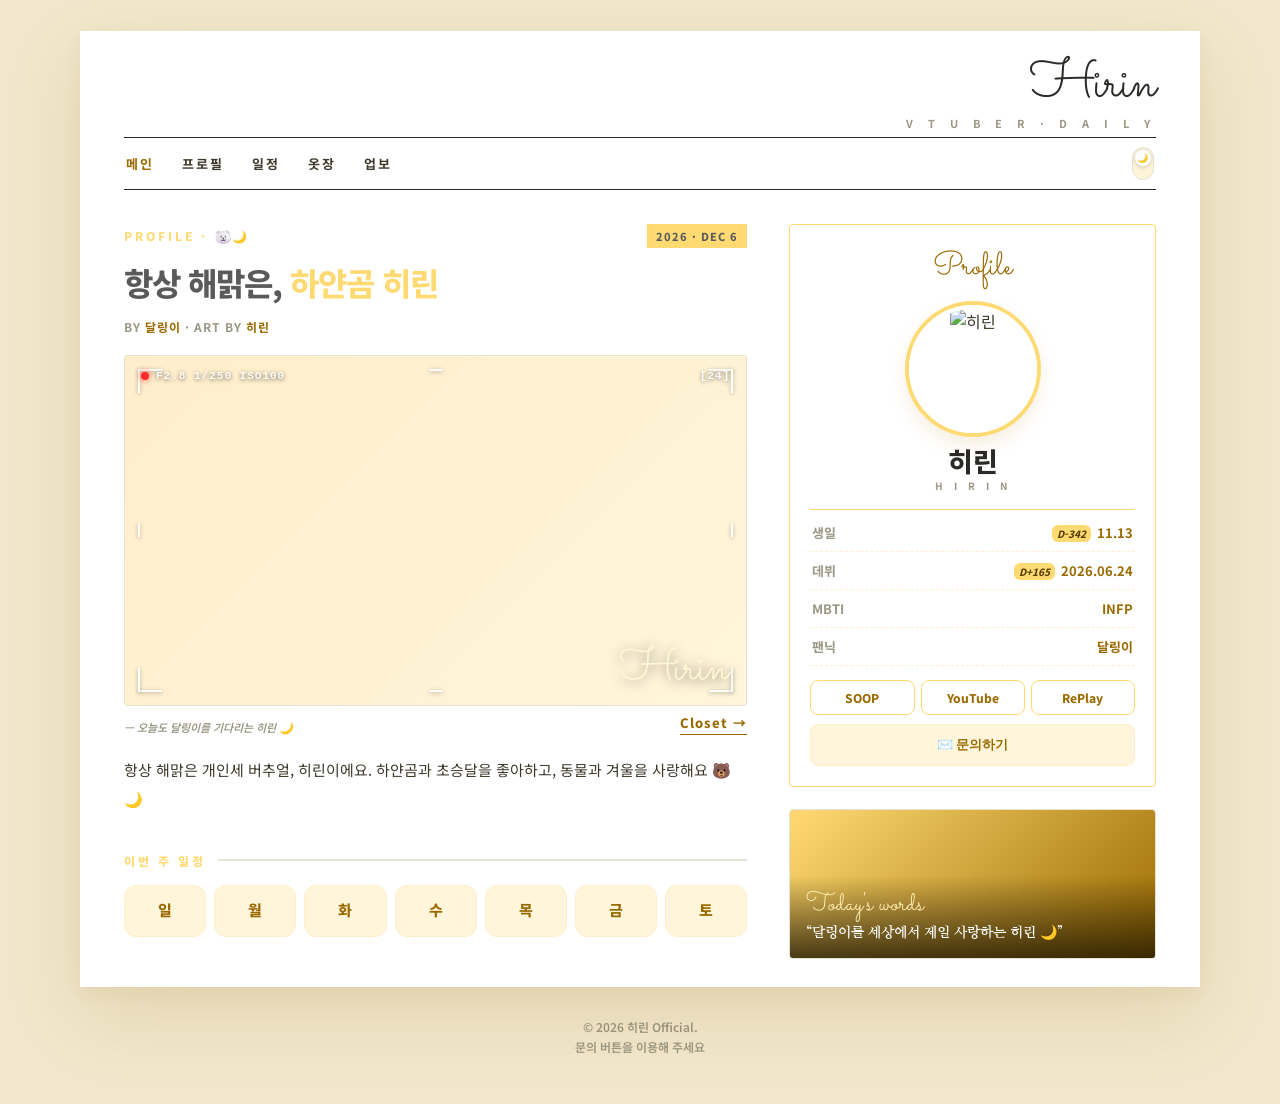
==== commit 165574bb: "Add files via upload" ====
--- a/index.html
+++ b/index.html
@@ -9,12 +9,14 @@
 <style>
 :root{
   --main:#ffda73; --main-dark:#9a6a00; --main-light:#ffeecb;
+  --accent:#ffda73; --hdg:#5a5a5a; --on-accent:#5a5a5a;
   --bg:#fff9e9; --paper:#fffdf5; --card:#ffffff; --cream:#fff5da;
   --logo:#c08a12; --ink:#2b2a26; --text:#3d3a2c; --text-soft:#9a9784; --rule:#e6e3d4; --backdrop:#f2e7cc;
   --pen:'Noto Sans KR',sans-serif; --serif:'Nanum Myeongjo',serif; --mag:'Playfair Display',serif; --script:'Sacramento',cursive; --katuri:'Jua','Noto Sans KR',sans-serif;
 }
 body.dark{
   --main:#ffdf8a; --main-dark:#f2d07a; --main-light:#3a3016;
+  --accent:#ffdf8a; --hdg:#e9ecdf; --on-accent:#5a5a5a;
   --bg:#171509; --paper:#171509; --card:#201d12; --cream:#292414;
   --logo:#f2d07a; --ink:#eef1e3; --text:#e9ecdf; --text-soft:#8f917f; --rule:#322c1c; --backdrop:#0e0c06;
 }
@@ -47,11 +49,11 @@
 @media(max-width:840px){.grid{grid-template-columns:1fr;gap:30px}}
 
 .kicker{display:flex;align-items:center;gap:10px}
-.kicker .cat{font-size:12px;letter-spacing:3px;font-weight:800;color:var(--main-dark)}
+.kicker .cat{font-size:12px;letter-spacing:3px;font-weight:800;color:var(--accent)}
   .kbear{display:inline-block;width:1.35em;height:1.35em;vertical-align:-0.32em;margin:0 1px;background:#fff url('[data-uri]') center/contain no-repeat;border-radius:5px}
-.kicker .date{margin-left:auto;background:var(--cream);color:var(--main-dark);border:1px solid var(--main-light);font-size:11px;font-weight:800;letter-spacing:1px;padding:4px 9px}
-.headline{font-family:var(--pen);font-weight:800;font-size:32px;line-height:1.3;color:var(--ink);margin-top:14px;letter-spacing:-1px}
-.headline em{font-style:normal;color:var(--logo)}
+.kicker .date{margin-left:auto;background:var(--accent);color:var(--on-accent);font-size:11px;font-weight:800;letter-spacing:1px;padding:4px 9px}
+.headline{font-family:var(--pen);font-weight:800;font-size:32px;line-height:1.3;color:var(--hdg);margin-top:14px;letter-spacing:-1px}
+.headline em{font-style:normal;color:var(--accent)}
 .byline{font-size:12px;letter-spacing:1px;font-weight:700;color:var(--text-soft);margin-top:14px}
 .byline b{color:var(--main-dark)}
 .hero{margin-top:20px;position:relative;border-radius:3px;overflow:hidden;border:1px solid var(--rule);background:linear-gradient(135deg,var(--main-light),var(--cream))}
@@ -92,7 +94,7 @@
 .lead em{font-style:normal;color:var(--main-dark);font-weight:700}
 
 .seclabel{display:flex;align-items:center;gap:12px;margin:38px 0 16px}
-.seclabel b{font-size:12px;letter-spacing:3px;font-weight:800;color:var(--main-dark);white-space:nowrap}
+.seclabel b{font-size:12px;letter-spacing:3px;font-weight:800;color:var(--accent);white-space:nowrap}
 .seclabel .ln{flex:1;height:1.5px;background:var(--rule)}
 
 .daycards{display:grid;grid-template-columns:repeat(7,1fr);gap:8px}
@@ -294,7 +296,7 @@
     if(I.mbti) rows.push(['MBTI', esc(I.mbti)]);
     if(I.fan_name) rows.push(['팬닉', esc(I.fan_name)]);
     document.getElementById('m-tbl').innerHTML = rows.map(function(r){return '<div><span>'+r[0]+'</span><b>'+r[1]+'</b></div>';}).join('');
-    var L=I.links||{}; var defs=[['SOOP',L.soop],['YT',L.youtube],['X',L.x]];
+    var L=I.links||{}; var defs=[['SOOP',L.soop],['YouTube',L.youtube],['RePlay',L.x]];
     document.getElementById('m-links').innerHTML = defs.map(function(d){ var u=d[1]||'#'; var ext=d[1]?' target="_blank" rel="noreferrer"':''; return '<a href="'+esc(u)+'"'+ext+'>'+d[0]+'</a>'; }).join('');
     // 인용 카드
     setText('m-qlabel', M.quote_label);
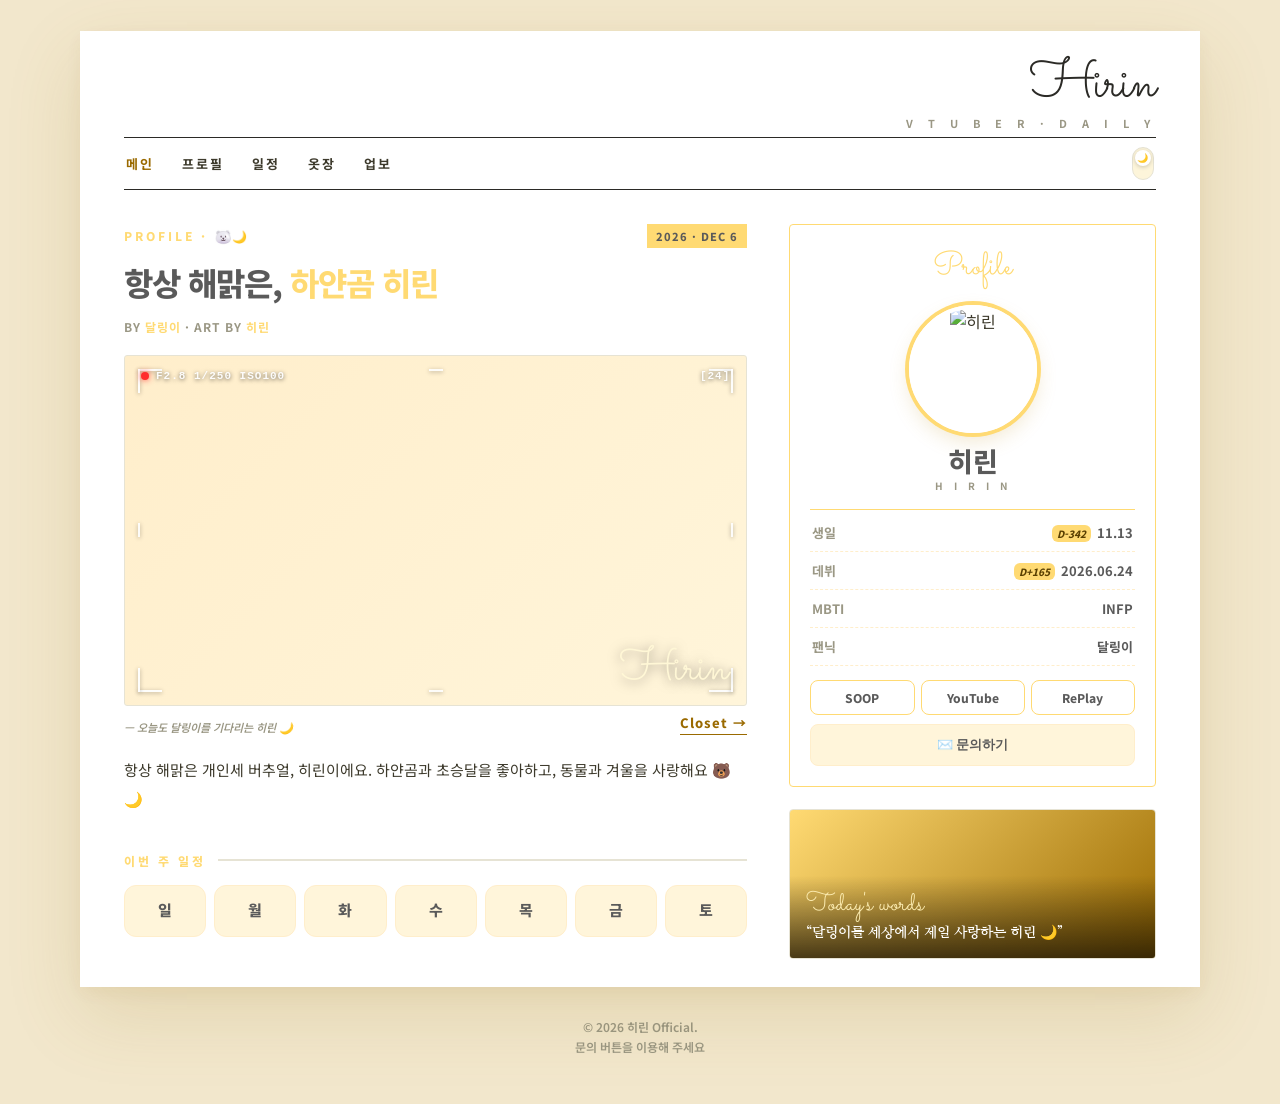
==== commit 067a917e: "Add files via upload" ====
--- a/index.html
+++ b/index.html
@@ -55,7 +55,7 @@
 .headline{font-family:var(--pen);font-weight:800;font-size:32px;line-height:1.3;color:var(--hdg);margin-top:14px;letter-spacing:-1px}
 .headline em{font-style:normal;color:var(--accent)}
 .byline{font-size:12px;letter-spacing:1px;font-weight:700;color:var(--text-soft);margin-top:14px}
-.byline b{color:var(--main-dark)}
+.byline b{color:var(--accent)}
 .hero{margin-top:20px;position:relative;border-radius:3px;overflow:hidden;border:1px solid var(--rule);background:linear-gradient(135deg,var(--main-light),var(--cream))}
 .hero img{display:block;width:100%;aspect-ratio:16/9;object-fit:cover;object-position:center 28%}
 /* 카메라 촬영 화면 오버레이 - 미니멀 (메인 히어로 사진) */
@@ -100,7 +100,7 @@
 .daycards{display:grid;grid-template-columns:repeat(7,1fr);gap:8px}
 @media(max-width:560px){.daycards{grid-template-columns:repeat(4,1fr)}}
 .dc{display:flex;flex-direction:column;align-items:center;justify-content:center;gap:2px;border:1.5px solid var(--main-light);border-radius:12px;padding:9px 4px;min-height:52px;background:var(--cream)}
-.dc .dd{font-weight:800;font-size:15px;color:var(--main-dark)}.dc .tt{font-size:11px;font-weight:700;color:var(--main-dark)}
+.dc .dd{font-weight:800;font-size:15px;color:var(--hdg)}.dc .tt{font-size:11px;font-weight:700;color:var(--hdg)}
 .schednote{margin-top:11px;font-family:var(--serif);font-size:14px;color:var(--text)}
 
 .lk{display:grid;grid-template-columns:1fr 1fr;gap:22px}
@@ -116,20 +116,20 @@
 /* ── 사이드바 ── */
 .side{display:flex;flex-direction:column;gap:22px;position:sticky;top:14px;align-self:start}
 .pbox{background:var(--card);border:1.5px solid var(--main);border-radius:4px;padding:22px 20px 20px;text-align:center}
-.pbox .lab{font-family:var(--script);font-size:32px;color:var(--main-dark);line-height:1.05;padding-top:4px}
+.pbox .lab{font-family:var(--script);font-size:32px;color:var(--accent);line-height:1.05;padding-top:4px}
 .pbox .avw{width:128px;height:128px;margin:20px auto 0;border-radius:50%;overflow:hidden;border:4px solid #fff;box-shadow:0 0 0 4px var(--main),0 8px 20px rgba(196,150,44,.22)}
 body.dark .pbox .avw{border-color:var(--card)}
 .pbox .avw img{width:100%;height:100%;object-fit:cover}
-.pbox .nm{font-family:var(--pen);font-weight:800;font-size:27px;color:var(--ink);margin-top:14px;line-height:1}
+.pbox .nm{font-family:var(--pen);font-weight:800;font-size:27px;color:var(--hdg);margin-top:14px;line-height:1}
 .pbox .en{font-size:10px;letter-spacing:4px;font-weight:700;color:var(--text-soft);margin-top:4px}
 .pbox .tbl{margin-top:16px;text-align:left;border-top:1px solid var(--main);padding-top:4px}
 .pbox .tbl div{display:flex;justify-content:space-between;padding:9px 2px;border-bottom:1px dashed var(--main-light);font-size:13px}
-.pbox .tbl span{color:var(--text-soft);font-weight:700}.pbox .tbl b{color:var(--main-dark)}
+.pbox .tbl span{color:var(--text-soft);font-weight:700}.pbox .tbl b{color:var(--hdg)}
 .pbox .ddtag{font-size:10px;background:var(--main);color:#593f00;border-radius:6px;padding:1px 5px;margin-right:6px;font-weight:800}
 .pbox .links{display:flex;gap:6px;justify-content:center;margin-top:14px}
-.pbox .links a{flex:1;padding:8px 0;border:1.5px solid var(--main);border-radius:8px;text-decoration:none;font-size:12px;font-weight:800;color:var(--main-dark);background:var(--card)}
+.pbox .links a{flex:1;padding:8px 0;border:1.5px solid var(--main);border-radius:8px;text-decoration:none;font-size:12px;font-weight:800;color:var(--hdg);background:var(--card)}
 .pbox .links a:hover{background:var(--main);color:#593f00}
-.pbox .inq{display:block;width:100%;margin-top:9px;background:var(--cream);color:var(--main-dark);border:1.5px solid var(--main-light);border-radius:8px;padding:11px;font-size:13px;font-weight:800;cursor:pointer}
+.pbox .inq{display:block;width:100%;margin-top:9px;background:var(--cream);color:var(--hdg);border:1.5px solid var(--main-light);border-radius:8px;padding:11px;font-size:13px;font-weight:800;cursor:pointer}
 
 .qcard{position:relative;border-radius:4px;overflow:hidden;border:1px solid var(--rule);min-height:150px;display:flex;align-items:flex-end;background:linear-gradient(135deg,var(--main),var(--main-dark))}
 .qcard img{position:absolute;inset:0;width:100%;height:100%;object-fit:cover;object-position:center 25%}
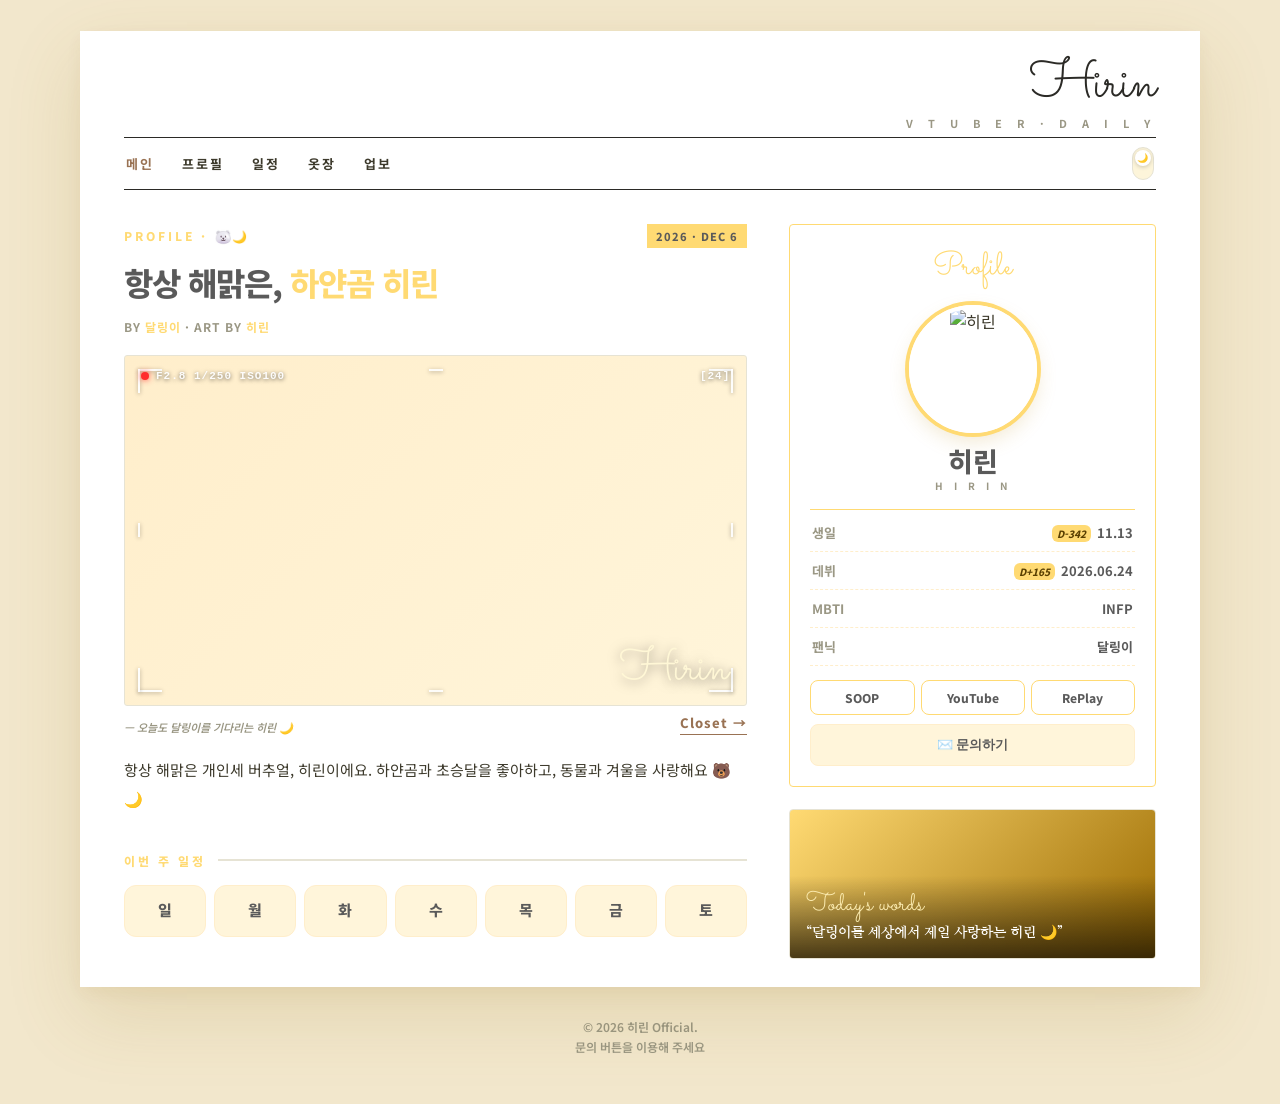
==== commit a412a910: "Add files via upload" ====
--- a/index.html
+++ b/index.html
@@ -42,7 +42,7 @@
 .nav{display:flex;align-items:center;gap:28px;padding:9px 2px}
 .nav .actions{margin-left:auto;display:flex;align-items:center;gap:8px}
 .nav a{font-size:13px;letter-spacing:2px;font-weight:700;color:var(--text);text-decoration:none}
-.nav a.on,.nav a:hover{color:var(--main-dark)}
+.nav a.on,.nav a:hover{color:#997253}
 
 /* ── 본문 그리드 ── */
 .grid{display:grid;grid-template-columns:1.7fr 1fr;gap:42px;margin-top:34px}
@@ -87,7 +87,7 @@
 .hero .rec .mk.r{right:13px;top:50%;transform:translateY(-50%);width:2px;height:14px}
 .herocap{font-size:11px;color:var(--text-soft);font-weight:600;margin-top:7px;font-style:italic;display:flex;align-items:flex-end;justify-content:space-between;gap:14px}
 .herocap .cap{flex:1}
-.closet{font-family:var(--pen);font-style:normal;font-weight:800;font-size:13px;letter-spacing:1px;color:var(--main-dark);text-decoration:none;white-space:nowrap;padding-bottom:2px;border-bottom:1.5px solid var(--main-dark);transition:opacity .15s}
+.closet{font-family:var(--pen);font-style:normal;font-weight:800;font-size:13px;letter-spacing:1px;color:#997253;text-decoration:none;white-space:nowrap;padding-bottom:2px;border-bottom:1.5px solid #997253;transition:opacity .15s}
 .closet:hover{opacity:.65}
 .hero .sign{position:absolute;right:18px;bottom:12px;z-index:4;font-family:var(--script);font-size:46px;line-height:1;color:#fff7d6;text-shadow:0 2px 12px rgba(0,0,0,.5);pointer-events:none}
 .lead{margin-top:20px;font-family:var(--pen);font-size:15px;line-height:1.95;color:var(--text)}
